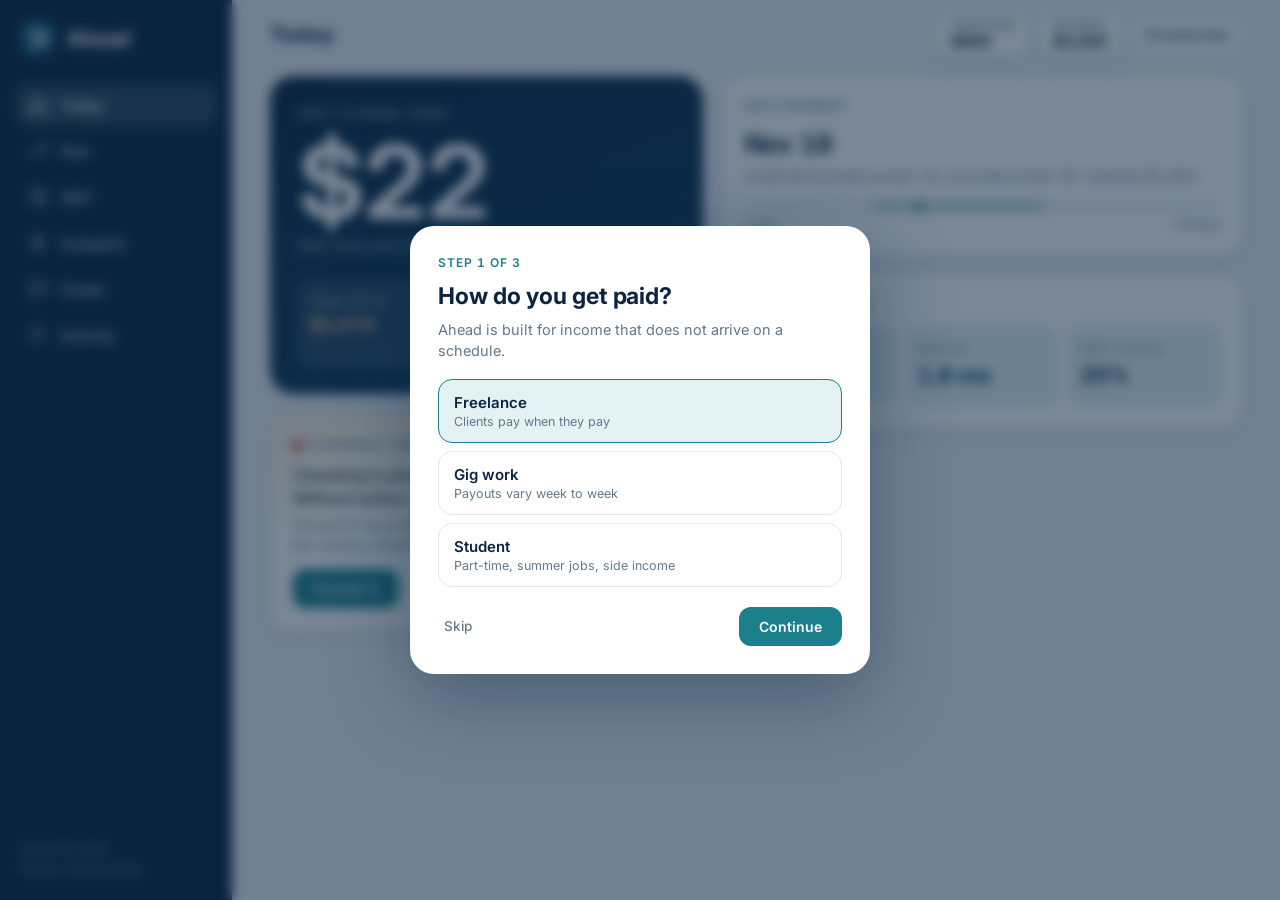
==== index.html @ fc98e18d "Whole picture: net worth, Nessie loans, linked CD/IRA, obligations schedule Co-Authored-By: Claude S" ====
<!doctype html>
<html lang="en">
<head>
<meta charset="utf-8"><meta name="viewport" content="width=device-width,initial-scale=1,viewport-fit=cover">
<title>Ahead — safe to spend</title>
<meta name="description" content="Ahead turns an irregular income into one number you can safely spend today, and acts days before an overdraft.">
<meta name="theme-color" content="#0b2540">
<link rel="preconnect" href="https://fonts.googleapis.com">
<link href="https://fonts.googleapis.com/css2?family=Inter:wght@400;500;600;700&display=swap" rel="stylesheet">
<link rel="stylesheet" href="style.css">
</head>
<body>
<div class="app">
  <aside class="rail">
    <div class="brand"><svg class="logo" viewBox="0 0 32 32" aria-hidden="true"><defs><linearGradient id="lg" x1="0" y1="0" x2="1" y2="1"><stop offset="0" stop-color="#1b7f8c"/><stop offset="1" stop-color="#123b5e"/></linearGradient></defs><rect width="32" height="32" rx="9" fill="url(#lg)"/><path d="M10 9l7 7-7 7M17 9l7 7-7 7" fill="none" stroke="#fff" stroke-width="2.6" stroke-linecap="round" stroke-linejoin="round"/></svg><h1>Ahead</h1></div>
    <nav class="nav" id="nav">
      <button data-view="today" class="on"><svg viewBox="0 0 24 24"><path d="M3 11l9-8 9 8v9a1 1 0 0 1-1 1h-5v-6H9v6H4a1 1 0 0 1-1-1z"/></svg><span>Today</span></button>
      <button data-view="plan"><svg viewBox="0 0 24 24"><path d="M3 17l6-6 4 4 8-9M15 6h6v6"/></svg><span>Plan</span></button>
      <button data-view="whole"><svg viewBox="0 0 24 24"><circle cx="12" cy="12" r="9"/><path d="M12 3v9l6 4"/></svg><span>360°</span></button>
      <button data-view="autopilot"><svg viewBox="0 0 24 24"><path d="M13 2L4 14h7l-1 8 9-12h-7z"/></svg><span>Autopilot</span></button>
      <button data-view="coach"><svg viewBox="0 0 24 24"><path d="M4 5h16v11H9l-5 4z"/></svg><span>Coach</span></button>
      <button data-view="activity"><svg viewBox="0 0 24 24"><path d="M4 6h16M4 12h16M4 18h10"/></svg><span>Activity</span></button>
    </nav>
    <p class="rail-foot">HackUTD 2026<br>Nessie · Claude Haiku</p>
  </aside>

  <div class="content">
    <header class="top">
      <h2 id="title">Today</h2>
      <div class="accounts">
        <div class="acct"><span>Checking</span><b id="acctCh">$0</b></div>
        <div class="acct"><span>Savings</span><b id="acctSv">$0</b></div>
        <span id="mode" class="pill"></span>
      </div>
    </header>

    <main>
      <!-- Today -->
      <section class="screen on" id="screen-today">
        <div class="grid2">
          <div class="stack">
            <div class="hero" aria-live="polite">
              <p class="label" id="greet">Safe to spend today</p>
              <p class="big" id="safe">$0</p>
              <p class="sub">after taxes and bills, until your next payment</p>
              <div class="buckets" id="buckets"></div>
            </div>
            <section class="card alert" id="alert" hidden>
              <div class="alert-head"><span class="dot" aria-hidden="true"></span><p class="label" id="alertLabel">Heads up</p></div>
              <p id="alertText" class="alert-text"></p>
              <p id="alertSub" class="alert-sub"></p>
              <button id="prevent">Prevent it</button>
              <p id="done" class="done" hidden></p>
            </section>
          </div>
          <div class="stack">
            <section class="card"><p class="label">Next payment</p><div id="nextPay" class="nextpay"></div></section>
            <section class="card"><p class="label">Financial health</p><div class="health" id="health"></div></section>
          </div>
        </div>
      </section>

      <!-- Plan -->
      <section class="screen" id="screen-plan">
        <section class="card chartcard">
          <div class="row"><p class="label">Balance forecast · 45 days</p>
            <p class="legend"><i class="l-line"></i>Expected <i class="l-band"></i>Range <i class="l-bill"></i>Bill <i class="l-in"></i>Payment</p></div>
          <canvas id="chart" aria-label="Forecast of your checking balance over 45 days"></canvas>
          <label class="sim">
            <span>What if your client pays <b id="lateVal">0</b> weeks late?</span>
            <input type="range" id="late" min="0" max="6" value="0">
          </label>
        </section>
      </section>

      <!-- Whole picture -->
      <section class="screen" id="screen-whole">
        <div class="grid2">
          <div class="stack">
            <div class="hero"><p class="label">Net worth</p><p class="big" id="net">$0</p><p class="sub" id="netSub"></p></div>
            <section class="card"><p class="label">Everything you own</p><ul class="activity" id="assets"></ul></section>
            <section class="card"><p class="label">Everything you owe</p><ul class="activity" id="debts"></ul></section>
          </div>
          <div class="stack">
            <section class="card"><p class="label">Next 45 days: every obligation</p><p class="muted" id="duesSub"></p><ul class="activity" id="dues"></ul></section>
          </div>
        </div>
      </section>

      <!-- Autopilot -->
      <section class="screen" id="screen-autopilot">
        <div class="grid2">
          <div class="stack">
            <section class="card">
              <p class="label">When a client pays</p>
              <p class="muted">Ahead splits every payment before you can spend it.</p>
              <div class="rules">
                <label class="rule"><span><b id="ruleTaxT">Tax jar</b><small>Protected: never used to cover an overdraft</small></span><input type="checkbox" id="ruleTax" checked><i class="sw"></i></label>
                <label class="rule"><span><b id="ruleBillsT">Bills envelope</b><small>Rent and bills covered before your next payment</small></span><input type="checkbox" id="ruleBills" checked><i class="sw"></i></label>
              </div>
              <div class="env" id="env"></div>
            </section>
            <section class="card">
              <p class="label">Try it: simulate a payment</p>
              <div class="amts" id="amts">
                <button type="button" data-a="800">$800</button><button type="button" data-a="1500" class="on">$1,500</button><button type="button" data-a="2400">$2,400</button>
              </div>
              <button class="pri wide" id="payBtn">My client just paid</button>
              <p class="muted small" id="payNote">Writes a real deposit to Capital One's Nessie API, then Ahead applies your rules.</p>
              <div class="links"><button type="button" class="link" id="undoBtn" hidden>Undo last payment</button><button type="button" class="link" id="resetBtn">Reset demo</button></div>
            </section>
          </div>
          <div class="stack">
            <section class="card"><p class="label">What Ahead did for you</p><ul class="log" id="log"></ul></section>
          </div>
        </div>
      </section>

      <!-- Coach -->
      <section class="screen" id="screen-coach">
        <section class="card chat">
          <div id="chatlog" class="chatlog"></div>
          <div class="chips" id="chips">
            <button type="button" data-q="Can I afford a $200 lens?">Can I afford a $200 lens?</button>
            <button type="button" data-q="Am I going to overdraft?">Am I going to overdraft?</button>
            <button type="button" data-q="How much should I set aside for taxes?">Taxes?</button>
          </div>
          <form id="askForm"><input id="q" placeholder="Ask about your money…" autocomplete="off"><button>Send</button></form>
        </section>
      </section>

      <!-- Activity -->
      <section class="screen" id="screen-activity">
        <section class="card"><p class="label">Activity</p><ul class="activity" id="activity"></ul></section>
      </section>
    </main>
  </div>
</div>

<nav class="tabbar" id="tabbar" aria-label="Main">
  <button data-view="today" class="on"><svg viewBox="0 0 24 24"><path d="M3 11l9-8 9 8v9a1 1 0 0 1-1 1h-5v-6H9v6H4a1 1 0 0 1-1-1z"/></svg><span>Today</span></button>
  <button data-view="plan"><svg viewBox="0 0 24 24"><path d="M3 17l6-6 4 4 8-9M15 6h6v6"/></svg><span>Plan</span></button>
  <button data-view="whole"><svg viewBox="0 0 24 24"><circle cx="12" cy="12" r="9"/><path d="M12 3v9l6 4"/></svg><span>360°</span></button>
      <button data-view="autopilot"><svg viewBox="0 0 24 24"><path d="M13 2L4 14h7l-1 8 9-12h-7z"/></svg><span>Autopilot</span></button>
  <button data-view="coach"><svg viewBox="0 0 24 24"><path d="M4 5h16v11H9l-5 4z"/></svg><span>Coach</span></button>
  <button data-view="activity"><svg viewBox="0 0 24 24"><path d="M4 6h16M4 12h16M4 18h10"/></svg><span>Activity</span></button>
</nav>

<div id="push" class="push" hidden role="alert"></div>
<div id="onboard" class="onboard" hidden></div>

<script src="engine.js"></script>
<script src="app.js"></script>
</body>
</html>
---- style.css ----
:root{
  --navy:#0b2540;--navy-2:#123b5e;--teal:#1b7f8c;--teal-soft:#e4f2f4;
  --green:#1f9d6b;--green-soft:#e3f5ec;--amber:#d98a1a;--amber-soft:#fdf1dc;--red:#c8372d;
  --bg:#eef2f6;--card:#fff;--ink:#14212d;--mute:#64788a;--line:#e1e8ee;
  --shadow:0 1px 2px rgba(11,37,64,.06),0 8px 24px rgba(11,37,64,.06);
  --rail:232px;
}
*{box-sizing:border-box}
html{-webkit-text-size-adjust:100%}
body{margin:0;min-height:100vh;background:var(--bg);color:var(--ink);font-family:Inter,system-ui,sans-serif;font-variant-numeric:tabular-nums;line-height:1.45}
button{font-family:inherit}
svg{display:block}

/* Coque d'app : rail à gauche (bureau), barre d'onglets en bas (mobile) */
.app{display:grid;grid-template-columns:var(--rail) 1fr;min-height:100vh}
.rail{position:sticky;top:0;height:100vh;display:flex;flex-direction:column;gap:28px;padding:22px 16px;background:var(--navy);color:#fff}
.brand{display:flex;align-items:center;gap:11px;padding:0 6px}
.logo{width:34px;height:34px}
.brand h1{margin:0;font-size:21px;font-weight:700;letter-spacing:-.02em}
.nav{display:grid;gap:4px}
.nav button,.tabbar button{display:flex;align-items:center;gap:12px;border:0;background:none;color:rgba(255,255,255,.7);padding:11px 12px;border-radius:12px;font:600 14.5px Inter,system-ui;cursor:pointer;text-align:left;transition:background .15s,color .15s}
.nav button:hover{background:rgba(255,255,255,.08);color:#fff}
.nav button.on{background:rgba(255,255,255,.14);color:#fff}
.nav svg,.tabbar svg{width:20px;height:20px;fill:none;stroke:currentColor;stroke-width:2;stroke-linecap:round;stroke-linejoin:round;flex:none}
.rail-foot{margin:auto 6px 0;font-size:11.5px;line-height:1.6;color:rgba(255,255,255,.45)}
.content{min-width:0}
.top{position:sticky;top:0;z-index:5;display:flex;justify-content:space-between;align-items:center;gap:16px;padding:14px clamp(16px,3vw,40px);background:rgba(238,242,246,.88);backdrop-filter:blur(10px)}
.top h2{margin:0;font-size:22px;font-weight:700;color:var(--navy);letter-spacing:-.01em}
.accounts{display:flex;align-items:center;gap:10px;flex-wrap:wrap;justify-content:flex-end}
.acct{display:flex;flex-direction:column;padding:5px 14px;border-radius:12px;background:#fff;line-height:1.2;box-shadow:var(--shadow)}
.acct span{font-size:11px;font-weight:600;letter-spacing:.06em;text-transform:uppercase;color:var(--mute)}
.acct b{font-size:16px;color:var(--navy)}
.pill{font-size:12px;font-weight:500;padding:6px 12px;border-radius:99px;background:#fff;color:var(--navy);border:1px solid var(--line)}
main{padding:6px clamp(16px,3vw,40px) 40px;max-width:1500px}
.screen{display:none}.screen.on{display:block;animation:rise .22s ease-out}
.grid2{display:grid;grid-template-columns:minmax(340px,5fr) 6fr;gap:20px;align-items:start}
.stack{display:grid;gap:20px;align-content:start;min-width:0}

.hero{background:linear-gradient(160deg,var(--navy) 0%,var(--navy-2) 100%);color:#fff;border-radius:24px;padding:30px 28px 26px;box-shadow:var(--shadow)}
.label{margin:0;font-size:11.5px;font-weight:600;letter-spacing:.08em;text-transform:uppercase;color:var(--mute)}
.hero .label{color:rgba(255,255,255,.65)}
.big{margin:8px 0 2px;font-size:clamp(60px,8vw,104px);font-weight:700;letter-spacing:-.03em;line-height:1}
.sub{margin:0;font-size:14px;color:rgba(255,255,255,.7)}
.buckets{display:grid;grid-template-columns:repeat(3,1fr);gap:10px;margin-top:24px}
.bucket{padding:12px;border-radius:14px;background:rgba(255,255,255,.1);font-size:12.5px;color:rgba(255,255,255,.75)}
.bucket b{display:block;margin-top:2px;font-size:18px;font-weight:600;color:#fff}
.bucket:nth-child(1) b{color:#ffd48a}.bucket:nth-child(3) b{color:#8be3bd}

.card{background:var(--card);border-radius:20px;padding:22px;box-shadow:var(--shadow)}
.row{display:flex;justify-content:space-between;align-items:center;gap:12px;flex-wrap:wrap}
.legend{margin:0;font-size:12px;color:var(--mute);display:flex;align-items:center;gap:6px;flex-wrap:wrap}
.legend i{display:inline-block;width:9px;height:9px;border-radius:50%;margin-left:8px}
.l-line{background:var(--teal)}.l-bill{background:var(--amber)}.l-in{background:var(--green)}.l-band{background:rgba(27,127,140,.3)}

button.pri,#prevent,#askForm button,.ob-next{background:var(--teal);color:#fff;border:0;border-radius:12px;padding:11px 20px;font:600 14px Inter,system-ui;cursor:pointer;transition:background .15s,transform .15s}
button.pri:hover,#prevent:hover,#askForm button:hover,.ob-next:hover{background:var(--navy)}
#prevent:active,#askForm button:active,.ob-next:active{transform:scale(.97)}
#prevent:disabled{opacity:.6;cursor:default}
button:focus-visible,input:focus-visible{outline:3px solid rgba(27,127,140,.35);outline-offset:2px}

.alert{border:1px solid #f1d9a8;background:linear-gradient(180deg,var(--amber-soft),#fff 70%);animation:rise .25s ease-out}
.alert-head{display:flex;align-items:center;gap:8px}
.dot{width:9px;height:9px;border-radius:50%;background:var(--red);box-shadow:0 0 0 4px rgba(200,55,45,.18)}
.alert.is-risk .dot{background:var(--amber);box-shadow:0 0 0 4px rgba(217,138,26,.2)}
.alert-text{margin:10px 0 6px;font-size:16px;font-weight:500}
.alert-sub{margin:0 0 14px;font-size:13.5px;color:var(--mute)}
.alert.is-done{border-color:#b9e4cf;background:linear-gradient(180deg,var(--green-soft),#fff 70%)}
.alert.is-done .dot{background:var(--green);box-shadow:0 0 0 4px rgba(31,157,107,.2)}
.done{margin:0;display:flex;align-items:center;gap:10px;color:var(--green);font-weight:600;font-size:16px;animation:pop .35s cubic-bezier(.2,1.4,.4,1)}
.done[hidden],.alert[hidden],#prevent[hidden],.alert-sub[hidden],[hidden]{display:none!important}
.done::before{content:"✓";display:inline-grid;place-items:center;flex:none;width:26px;height:26px;border-radius:50%;background:var(--green);color:#fff;font-size:15px}

.nextpay{margin-top:10px}
.nextpay .when{font-size:26px;font-weight:700;color:var(--navy);letter-spacing:-.01em}
.nextpay .rng{margin-top:4px;font-size:13.5px;color:var(--mute)}
.nextpay .bar{position:relative;height:8px;border-radius:99px;background:var(--bg);margin:16px 0 6px}
.nextpay .bar i{position:absolute;top:0;bottom:0;border-radius:99px;background:rgba(27,127,140,.35)}
.nextpay .bar b{position:absolute;top:-4px;width:16px;height:16px;border-radius:50%;background:var(--teal);border:3px solid #fff;box-shadow:0 1px 4px rgba(11,37,64,.3);transform:translateX(-50%)}
.nextpay .ends{display:flex;justify-content:space-between;font-size:11.5px;color:var(--mute)}

canvas{display:block;width:100%;height:clamp(300px,52vh,520px);margin-top:14px;cursor:crosshair}
.sim{display:grid;gap:10px;margin-top:14px;padding-top:14px;border-top:1px solid var(--line);font-size:14px}
.sim input{width:100%;accent-color:var(--teal)}

.health{display:grid;grid-template-columns:repeat(3,1fr);gap:10px;margin-top:12px}
.health div{padding:14px 12px;border-radius:14px;background:var(--teal-soft);font-size:12.5px;color:var(--mute)}
.health b{display:block;margin-top:2px;font-size:22px;font-weight:700;color:var(--navy)}

.activity{list-style:none;margin:10px 0 0;padding:0}
.activity li{display:flex;align-items:center;gap:12px;padding:11px 0;border-top:1px solid var(--line);font-size:14px}
.activity li:first-child{border-top:0}
.tag{flex:none;width:30px;height:30px;border-radius:9px;display:grid;place-items:center;font-size:11px;font-weight:700;background:var(--bg);color:var(--navy)}
.activity .t{flex:1;min-width:0}.activity .t small{display:block;color:var(--mute);font-size:12px}
.activity .a{font-weight:600}.in{color:var(--green)}

/* Coach : conversation */
.chat{display:flex;flex-direction:column;min-height:min(70vh,640px);max-width:860px}
.chatlog{flex:1;display:flex;flex-direction:column;gap:12px;padding:4px 0 14px}
.msg{max-width:88%;padding:12px 15px;border-radius:16px;font-size:15px;line-height:1.55;animation:rise .2s ease-out}
.msg.me{align-self:flex-end;background:var(--teal);color:#fff;border-bottom-right-radius:5px}
.msg.bot{align-self:flex-start;background:var(--bg);border-bottom-left-radius:5px}
.msg p{margin:0}
.cites{margin:10px 0 0;padding:9px 12px 9px 26px;background:#fff;border-radius:10px;color:var(--mute);font-size:12.5px}
.cites b{color:var(--navy)}
.typing{display:inline-flex;gap:4px}.typing i{width:7px;height:7px;border-radius:50%;background:var(--mute);animation:blink 1s infinite}.typing i:nth-child(2){animation-delay:.15s}.typing i:nth-child(3){animation-delay:.3s}
.chips{display:flex;gap:8px;flex-wrap:wrap;margin-bottom:12px}
.chips button{border:1px solid var(--line);background:#fff;color:var(--navy);border-radius:99px;padding:8px 14px;font:500 13px Inter,system-ui;cursor:pointer;transition:background .15s}
.chips button:hover{background:var(--teal-soft)}
#askForm{display:flex;gap:8px}
#q{flex:1;min-width:0;padding:13px 15px;border:1px solid var(--line);border-radius:12px;font:15px Inter,system-ui;background:#fff}

/* Notification type « push » */
.push{position:fixed;top:14px;left:50%;z-index:30;width:min(440px,calc(100vw - 24px));transform:translate(-50%,-140%);background:rgba(11,37,64,.96);color:#fff;border-radius:18px;padding:14px 16px;box-shadow:0 12px 40px rgba(11,37,64,.35);display:flex;gap:12px;align-items:flex-start;cursor:pointer;transition:transform .45s cubic-bezier(.2,1.1,.3,1)}
.push.show{transform:translate(-50%,0)}
.push svg{width:34px;height:34px;flex:none}
.push b{display:block;font-size:13.5px}.push span{display:block;font-size:13px;color:rgba(255,255,255,.78);margin-top:2px}
.push small{margin-left:auto;font-size:11px;color:rgba(255,255,255,.5);flex:none}

/* Onboarding */
.onboard{position:fixed;inset:0;z-index:40;background:rgba(11,37,64,.55);backdrop-filter:blur(6px);display:grid;place-items:center;padding:16px}
.ob{background:#fff;border-radius:24px;padding:28px;width:min(460px,100%);box-shadow:0 24px 80px rgba(11,37,64,.4);animation:pop .3s cubic-bezier(.2,1.2,.4,1)}
.ob .step{font-size:12px;font-weight:600;letter-spacing:.08em;text-transform:uppercase;color:var(--teal)}
.ob h3{margin:8px 0 6px;font-size:23px;letter-spacing:-.01em;color:var(--navy)}
.ob p{margin:0 0 18px;color:var(--mute);font-size:14.5px}
.opts{display:grid;gap:8px;margin-bottom:20px}
.opts button{border:1.5px solid var(--line);background:#fff;border-radius:14px;padding:13px 15px;text-align:left;font:600 15px Inter,system-ui;color:var(--navy);cursor:pointer;transition:border-color .15s,background .15s}
.opts button small{display:block;font-weight:400;font-size:12.5px;color:var(--mute);margin-top:2px}
.opts button.on{border-color:var(--teal);background:var(--teal-soft)}
.ob-foot{display:flex;justify-content:space-between;align-items:center}
.ob-skip{border:0;background:none;color:var(--mute);font:500 13.5px Inter,system-ui;cursor:pointer}

/* Autopilot */
.muted{margin:8px 0 0;color:var(--mute);font-size:14px}.muted.small{font-size:12.5px}
.rules{display:grid;gap:10px;margin-top:16px}
.rule{display:flex;align-items:center;justify-content:space-between;gap:14px;padding:14px;border:1px solid var(--line);border-radius:14px;cursor:pointer}
.rule b{display:block;font-size:15px;color:var(--navy)}.rule small{display:block;margin-top:2px;font-size:12.5px;color:var(--mute)}
.rule input{position:absolute;opacity:0;pointer-events:none}
.sw{flex:none;position:relative;width:46px;height:28px;border-radius:99px;background:#cbd5de;transition:background .2s}
.sw::after{content:"";position:absolute;top:3px;left:3px;width:22px;height:22px;border-radius:50%;background:#fff;box-shadow:0 1px 3px rgba(11,37,64,.3);transition:transform .2s}
.rule input:checked + .sw{background:var(--teal)}.rule input:checked + .sw::after{transform:translateX(18px)}
.rule input:focus-visible + .sw{outline:3px solid rgba(27,127,140,.35);outline-offset:2px}
.env{display:grid;gap:12px;margin-top:18px}
.env .e{font-size:13px;color:var(--mute)}.env .e div{display:flex;justify-content:space-between;margin-bottom:6px}.env .e b{color:var(--navy)}
.env .track{height:8px;border-radius:99px;background:var(--bg);overflow:hidden}.env .track i{display:block;height:100%;border-radius:99px;background:var(--teal);transition:width .5s cubic-bezier(.2,.9,.3,1)}
.env .e.b .track i{background:var(--amber)}
.amts{display:flex;gap:8px;margin:14px 0}
.amts button{flex:1;border:1.5px solid var(--line);background:#fff;border-radius:12px;padding:11px;font:600 15px Inter,system-ui;color:var(--navy);cursor:pointer;transition:border-color .15s,background .15s}
.amts button.on{border-color:var(--teal);background:var(--teal-soft)}
.wide{width:100%;padding:14px 20px!important;font-size:15px!important}
.links{display:flex;gap:16px;margin-top:12px}
.link{border:0;background:none;color:var(--mute);font:500 13px Inter,system-ui;cursor:pointer;text-decoration:underline;padding:0}
.log{list-style:none;margin:10px 0 0;padding:0}
.log li{display:flex;gap:12px;padding:13px 0;border-top:1px solid var(--line);animation:rise .25s ease-out}
.log li:first-child{border-top:0}
.log .ic{flex:none;width:34px;height:34px;border-radius:50%;display:grid;place-items:center;font-size:15px;background:var(--bg)}
.log .ic.in{background:var(--green-soft);color:var(--green)}.log .ic.move{background:var(--teal-soft);color:var(--teal)}.log .ic.safe{background:var(--amber-soft);color:var(--amber)}.log .ic.undo{background:#f1f3f5;color:var(--mute)}
.log .tx{flex:1;min-width:0;font-size:14.5px;font-weight:600;color:var(--navy)}.log .tx small{display:block;font-weight:400;font-size:12.5px;color:var(--mute);margin-top:2px}
.log .tm{flex:none;font-size:11.5px;color:var(--mute)}
.log .empty{display:block;border:0;color:var(--mute);font-size:14px;padding:18px 0}

.tabbar{display:none}

@keyframes rise{from{opacity:0;transform:translateY(8px)}to{opacity:1;transform:none}}
@keyframes pop{from{opacity:0;transform:scale(.9)}to{opacity:1;transform:none}}
@keyframes blink{0%,80%,100%{opacity:.3}40%{opacity:1}}

@media (max-width:980px){
  .app{grid-template-columns:1fr}
  .rail{display:none}
  .grid2{grid-template-columns:1fr}
  .acct:first-child{display:flex}.acct:nth-child(2){display:none}
  main{padding-bottom:96px}
  .tabbar{display:grid;grid-template-columns:repeat(6,1fr);position:fixed;left:0;right:0;bottom:0;z-index:20;background:rgba(255,255,255,.94);backdrop-filter:blur(12px);border-top:1px solid var(--line);padding:6px 8px calc(6px + env(safe-area-inset-bottom))}
  .tabbar button{flex-direction:column;gap:3px;padding:7px 4px;color:var(--mute);font-size:11px;text-align:center;align-items:center}
  .tabbar button.on{color:var(--teal)}
  canvas{height:clamp(260px,42vh,420px)}
}
@media (max-width:480px){.hero{padding:22px 18px}.buckets,.health{gap:8px}.bucket b{font-size:16px}.health b{font-size:18px}.acct:first-child{display:none}.top h2{font-size:19px}}
@media (prefers-reduced-motion:reduce){*{animation:none!important;transition:none!important}}
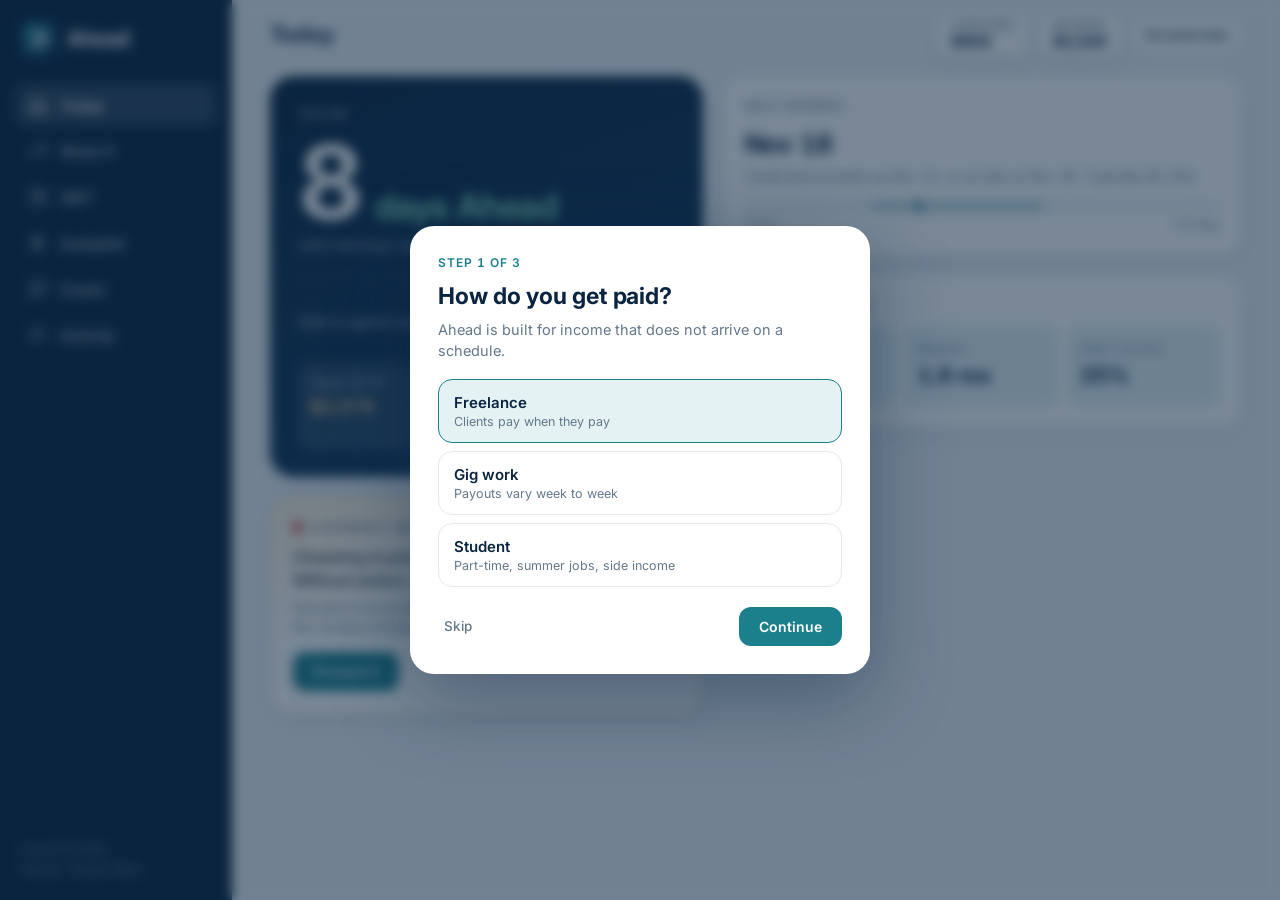
==== commit d3ff47dd: "Days Ahead as headline metric, dedicated What-if screen, fix 6-week-late crash Co-Authored-By: Claud" ====
--- a/index.html
+++ b/index.html
@@ -15,7 +15,7 @@
     <div class="brand"><svg class="logo" viewBox="0 0 32 32" aria-hidden="true"><defs><linearGradient id="lg" x1="0" y1="0" x2="1" y2="1"><stop offset="0" stop-color="#1b7f8c"/><stop offset="1" stop-color="#123b5e"/></linearGradient></defs><rect width="32" height="32" rx="9" fill="url(#lg)"/><path d="M10 9l7 7-7 7M17 9l7 7-7 7" fill="none" stroke="#fff" stroke-width="2.6" stroke-linecap="round" stroke-linejoin="round"/></svg><h1>Ahead</h1></div>
     <nav class="nav" id="nav">
       <button data-view="today" class="on"><svg viewBox="0 0 24 24"><path d="M3 11l9-8 9 8v9a1 1 0 0 1-1 1h-5v-6H9v6H4a1 1 0 0 1-1-1z"/></svg><span>Today</span></button>
-      <button data-view="plan"><svg viewBox="0 0 24 24"><path d="M3 17l6-6 4 4 8-9M15 6h6v6"/></svg><span>Plan</span></button>
+      <button data-view="plan"><svg viewBox="0 0 24 24"><path d="M3 17l6-6 4 4 8-9M15 6h6v6"/></svg><span>What-if</span></button>
       <button data-view="whole"><svg viewBox="0 0 24 24"><circle cx="12" cy="12" r="9"/><path d="M12 3v9l6 4"/></svg><span>360°</span></button>
       <button data-view="autopilot"><svg viewBox="0 0 24 24"><path d="M13 2L4 14h7l-1 8 9-12h-7z"/></svg><span>Autopilot</span></button>
       <button data-view="coach"><svg viewBox="0 0 24 24"><path d="M4 5h16v11H9l-5 4z"/></svg><span>Coach</span></button>
@@ -40,9 +40,10 @@
         <div class="grid2">
           <div class="stack">
             <div class="hero" aria-live="polite">
-              <p class="label" id="greet">Safe to spend today</p>
-              <p class="big" id="safe">$0</p>
-              <p class="sub">after taxes and bills, until your next payment</p>
+              <p class="label">You're</p>
+              <p class="big"><span id="days">0</span><small> days Ahead</small></p>
+              <p class="sub" id="daysSub">of your money, even if a client pays late</p>
+              <div class="safe"><span>Safe to spend today</span><b id="safe">$0</b></div>
               <div class="buckets" id="buckets"></div>
             </div>
             <section class="card alert" id="alert" hidden>
@@ -62,14 +63,20 @@
 
       <!-- Plan -->
       <section class="screen" id="screen-plan">
+        <section class="card whatif">
+          <p class="label">What if your client pays late?</p>
+          <label class="sim first">
+            <span><b id="lateVal">0</b> weeks late</span>
+            <input type="range" id="late" min="0" max="6" value="0">
+          </label>
+          <div class="chips" id="lateChips"><button type="button" data-w="0">On time</button><button type="button" data-w="1">1 week</button><button type="button" data-w="3">3 weeks</button><button type="button" data-w="6">6 weeks</button></div>
+          <div class="health" id="whatifOut"></div>
+          <p class="muted" id="whatifText"></p>
+        </section>
         <section class="card chartcard">
           <div class="row"><p class="label">Balance forecast · 45 days</p>
             <p class="legend"><i class="l-line"></i>Expected <i class="l-band"></i>Range <i class="l-bill"></i>Bill <i class="l-in"></i>Payment</p></div>
           <canvas id="chart" aria-label="Forecast of your checking balance over 45 days"></canvas>
-          <label class="sim">
-            <span>What if your client pays <b id="lateVal">0</b> weeks late?</span>
-            <input type="range" id="late" min="0" max="6" value="0">
-          </label>
         </section>
       </section>
 
@@ -139,7 +146,7 @@
 
 <nav class="tabbar" id="tabbar" aria-label="Main">
   <button data-view="today" class="on"><svg viewBox="0 0 24 24"><path d="M3 11l9-8 9 8v9a1 1 0 0 1-1 1h-5v-6H9v6H4a1 1 0 0 1-1-1z"/></svg><span>Today</span></button>
-  <button data-view="plan"><svg viewBox="0 0 24 24"><path d="M3 17l6-6 4 4 8-9M15 6h6v6"/></svg><span>Plan</span></button>
+  <button data-view="plan"><svg viewBox="0 0 24 24"><path d="M3 17l6-6 4 4 8-9M15 6h6v6"/></svg><span>What-if</span></button>
   <button data-view="whole"><svg viewBox="0 0 24 24"><circle cx="12" cy="12" r="9"/><path d="M12 3v9l6 4"/></svg><span>360°</span></button>
       <button data-view="autopilot"><svg viewBox="0 0 24 24"><path d="M13 2L4 14h7l-1 8 9-12h-7z"/></svg><span>Autopilot</span></button>
   <button data-view="coach"><svg viewBox="0 0 24 24"><path d="M4 5h16v11H9l-5 4z"/></svg><span>Coach</span></button>
--- a/style.css
+++ b/style.css
@@ -177,3 +177,10 @@
 }
 @media (max-width:480px){.hero{padding:22px 18px}.buckets,.health{gap:8px}.bucket b{font-size:16px}.health b{font-size:18px}.acct:first-child{display:none}.top h2{font-size:19px}}
 @media (prefers-reduced-motion:reduce){*{animation:none!important;transition:none!important}}
+
+.big small{font-size:.34em;font-weight:600;letter-spacing:-.01em;color:#8be3bd;margin-left:.15em}
+.safe{display:flex;justify-content:space-between;align-items:baseline;margin-top:22px;padding-top:16px;border-top:1px solid rgba(255,255,255,.18);font-size:14px;color:rgba(255,255,255,.75)}
+.safe b{font-size:30px;font-weight:700;color:#fff;font-variant-numeric:tabular-nums}
+.sim.first{margin-top:6px;padding-top:0;border-top:0}
+.whatif .chips{margin:10px 0 14px}.whatif .chips button.on{background:var(--teal);border-color:var(--teal);color:#fff}
+.health .bad{color:var(--red)}
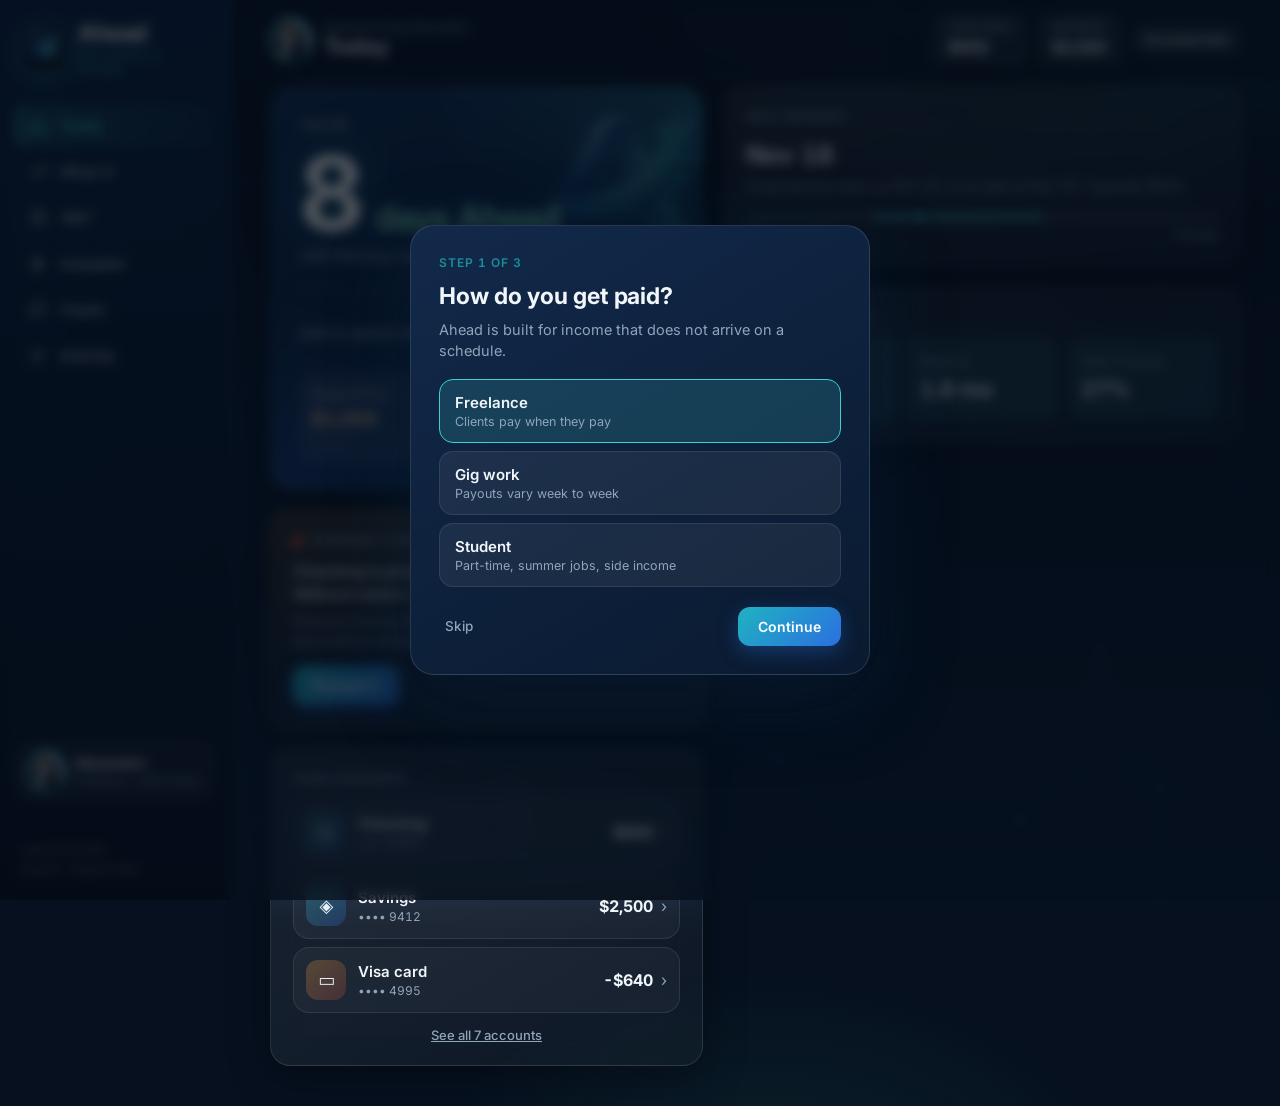
==== commit 375ad486: "Design pass: dark glass theme, real logo, animated splash, profile, clickable accounts Co-Authored-B" ====
--- a/index.html
+++ b/index.html
@@ -4,15 +4,17 @@
 <meta charset="utf-8"><meta name="viewport" content="width=device-width,initial-scale=1,viewport-fit=cover">
 <title>Ahead — safe to spend</title>
 <meta name="description" content="Ahead turns an irregular income into one number you can safely spend today, and acts days before an overdraft.">
-<meta name="theme-color" content="#0b2540">
+<meta name="theme-color" content="#06101f">
 <link rel="preconnect" href="https://fonts.googleapis.com">
 <link href="https://fonts.googleapis.com/css2?family=Inter:wght@400;500;600;700&display=swap" rel="stylesheet">
+<link rel="icon" href="assets/logo-192.jpg">
+<link rel="apple-touch-icon" href="assets/apple-touch-icon.jpg">
 <link rel="stylesheet" href="style.css">
 </head>
 <body>
 <div class="app">
   <aside class="rail">
-    <div class="brand"><svg class="logo" viewBox="0 0 32 32" aria-hidden="true"><defs><linearGradient id="lg" x1="0" y1="0" x2="1" y2="1"><stop offset="0" stop-color="#1b7f8c"/><stop offset="1" stop-color="#123b5e"/></linearGradient></defs><rect width="32" height="32" rx="9" fill="url(#lg)"/><path d="M10 9l7 7-7 7M17 9l7 7-7 7" fill="none" stroke="#fff" stroke-width="2.6" stroke-linecap="round" stroke-linejoin="round"/></svg><h1>Ahead</h1></div>
+    <div class="brand"><img class="logo" src="assets/logo-192.jpg" alt="Ahead"><div><h1>Ahead</h1><small>Anticipate &amp; Secure</small></div></div>
     <nav class="nav" id="nav">
       <button data-view="today" class="on"><svg viewBox="0 0 24 24"><path d="M3 11l9-8 9 8v9a1 1 0 0 1-1 1h-5v-6H9v6H4a1 1 0 0 1-1-1z"/></svg><span>Today</span></button>
       <button data-view="plan"><svg viewBox="0 0 24 24"><path d="M3 17l6-6 4 4 8-9M15 6h6v6"/></svg><span>What-if</span></button>
@@ -21,15 +23,16 @@
       <button data-view="coach"><svg viewBox="0 0 24 24"><path d="M4 5h16v11H9l-5 4z"/></svg><span>Coach</span></button>
       <button data-view="activity"><svg viewBox="0 0 24 24"><path d="M4 6h16M4 12h16M4 18h10"/></svg><span>Activity</span></button>
     </nav>
+    <div class="me"><img src="assets/alexandre.jpg" alt=""><div><b>Alexandre</b><small>Freelance · Elite Frame</small></div></div>
     <p class="rail-foot">HackUTD 2026<br>Nessie · Claude Haiku</p>
   </aside>
 
   <div class="content">
     <header class="top">
-      <h2 id="title">Today</h2>
+      <div class="who"><img class="av" src="assets/alexandre.jpg" alt="Alexandre"><div><small id="hello">Welcome back, Alexandre</small><h2 id="title">Today</h2></div></div>
       <div class="accounts">
-        <div class="acct"><span>Checking</span><b id="acctCh">$0</b></div>
-        <div class="acct"><span>Savings</span><b id="acctSv">$0</b></div>
+        <button class="acct" data-acct="checking"><span>Checking</span><b id="acctCh">$0</b></button>
+        <button class="acct" data-acct="savings"><span>Savings</span><b id="acctSv">$0</b></button>
         <span id="mode" class="pill"></span>
       </div>
     </header>
@@ -53,6 +56,7 @@
               <button id="prevent">Prevent it</button>
               <p id="done" class="done" hidden></p>
             </section>
+            <section class="card"><p class="label">Your accounts</p><div class="accts" id="acctStrip"></div></section>
           </div>
           <div class="stack">
             <section class="card"><p class="label">Next payment</p><div id="nextPay" class="nextpay"></div></section>
@@ -156,6 +160,13 @@
 <div id="push" class="push" hidden role="alert"></div>
 <div id="onboard" class="onboard" hidden></div>
 
+<div id="sheet" class="sheet" hidden><div class="sheet-bg" data-close></div><div class="sheet-card" role="dialog" aria-modal="true" id="sheetCard"></div></div>
+
+<div id="splash" class="splash" aria-hidden="true">
+  <div class="sp-logo"><img src="assets/splash.jpg" alt=""></div>
+  <div class="sp-welcome"><img class="sp-av" src="assets/alexandre.jpg" alt=""><p>Welcome back</p><h2>Alexandre</h2></div>
+</div>
+
 <script src="engine.js"></script>
 <script src="app.js"></script>
 </body>
--- a/style.css
+++ b/style.css
@@ -1,13 +1,13 @@
 :root{
-  --navy:#0b2540;--navy-2:#123b5e;--teal:#1b7f8c;--teal-soft:#e4f2f4;
-  --green:#1f9d6b;--green-soft:#e3f5ec;--amber:#d98a1a;--amber-soft:#fdf1dc;--red:#c8372d;
-  --bg:#eef2f6;--card:#fff;--ink:#14212d;--mute:#64788a;--line:#e1e8ee;
-  --shadow:0 1px 2px rgba(11,37,64,.06),0 8px 24px rgba(11,37,64,.06);
+  --navy:#0b2540;--navy-2:#123b5e;--teal:#1b8d9c;--teal-soft:rgba(63,208,208,.13);
+  --green:#2fcf94;--green-soft:rgba(47,207,148,.14);--amber:#f2a93b;--amber-soft:rgba(242,169,59,.14);--red:#ff5c4d;
+  --bg:#071426;--card:rgba(255,255,255,.06);--ink:#e6eef6;--mute:#8fa5ba;--line:rgba(255,255,255,.09);--head:#f1f6fb;--acc:#3fd0d0;
+  --shadow:0 10px 40px rgba(0,0,0,.35),inset 0 1px 0 rgba(255,255,255,.08);
   --rail:232px;
 }
 *{box-sizing:border-box}
 html{-webkit-text-size-adjust:100%}
-body{margin:0;min-height:100vh;background:var(--bg);color:var(--ink);font-family:Inter,system-ui,sans-serif;font-variant-numeric:tabular-nums;line-height:1.45}
+body{margin:0;min-height:100vh;background:var(--bg);color:var(--ink);color-scheme:dark;font-family:Inter,system-ui,sans-serif;font-variant-numeric:tabular-nums;line-height:1.45}
 button{font-family:inherit}
 svg{display:block}
 
@@ -25,12 +25,12 @@
 .rail-foot{margin:auto 6px 0;font-size:11.5px;line-height:1.6;color:rgba(255,255,255,.45)}
 .content{min-width:0}
 .top{position:sticky;top:0;z-index:5;display:flex;justify-content:space-between;align-items:center;gap:16px;padding:14px clamp(16px,3vw,40px);background:rgba(238,242,246,.88);backdrop-filter:blur(10px)}
-.top h2{margin:0;font-size:22px;font-weight:700;color:var(--navy);letter-spacing:-.01em}
+.top h2{margin:0;font-size:22px;font-weight:700;color:var(--head);letter-spacing:-.01em}
 .accounts{display:flex;align-items:center;gap:10px;flex-wrap:wrap;justify-content:flex-end}
 .acct{display:flex;flex-direction:column;padding:5px 14px;border-radius:12px;background:#fff;line-height:1.2;box-shadow:var(--shadow)}
 .acct span{font-size:11px;font-weight:600;letter-spacing:.06em;text-transform:uppercase;color:var(--mute)}
-.acct b{font-size:16px;color:var(--navy)}
-.pill{font-size:12px;font-weight:500;padding:6px 12px;border-radius:99px;background:#fff;color:var(--navy);border:1px solid var(--line)}
+.acct b{font-size:16px;color:var(--head)}
+.pill{font-size:12px;font-weight:500;padding:6px 12px;border-radius:99px;background:#fff;color:var(--head);border:1px solid var(--line)}
 main{padding:6px clamp(16px,3vw,40px) 40px;max-width:1500px}
 .screen{display:none}.screen.on{display:block;animation:rise .22s ease-out}
 .grid2{display:grid;grid-template-columns:minmax(340px,5fr) 6fr;gap:20px;align-items:start}
@@ -71,7 +71,7 @@
 .done::before{content:"✓";display:inline-grid;place-items:center;flex:none;width:26px;height:26px;border-radius:50%;background:var(--green);color:#fff;font-size:15px}
 
 .nextpay{margin-top:10px}
-.nextpay .when{font-size:26px;font-weight:700;color:var(--navy);letter-spacing:-.01em}
+.nextpay .when{font-size:26px;font-weight:700;color:var(--head);letter-spacing:-.01em}
 .nextpay .rng{margin-top:4px;font-size:13.5px;color:var(--mute)}
 .nextpay .bar{position:relative;height:8px;border-radius:99px;background:var(--bg);margin:16px 0 6px}
 .nextpay .bar i{position:absolute;top:0;bottom:0;border-radius:99px;background:rgba(27,127,140,.35)}
@@ -84,12 +84,12 @@
 
 .health{display:grid;grid-template-columns:repeat(3,1fr);gap:10px;margin-top:12px}
 .health div{padding:14px 12px;border-radius:14px;background:var(--teal-soft);font-size:12.5px;color:var(--mute)}
-.health b{display:block;margin-top:2px;font-size:22px;font-weight:700;color:var(--navy)}
+.health b{display:block;margin-top:2px;font-size:22px;font-weight:700;color:var(--head)}
 
 .activity{list-style:none;margin:10px 0 0;padding:0}
 .activity li{display:flex;align-items:center;gap:12px;padding:11px 0;border-top:1px solid var(--line);font-size:14px}
 .activity li:first-child{border-top:0}
-.tag{flex:none;width:30px;height:30px;border-radius:9px;display:grid;place-items:center;font-size:11px;font-weight:700;background:var(--bg);color:var(--navy)}
+.tag{flex:none;width:30px;height:30px;border-radius:9px;display:grid;place-items:center;font-size:11px;font-weight:700;background:var(--bg);color:var(--head)}
 .activity .t{flex:1;min-width:0}.activity .t small{display:block;color:var(--mute);font-size:12px}
 .activity .a{font-weight:600}.in{color:var(--green)}
 
@@ -101,10 +101,10 @@
 .msg.bot{align-self:flex-start;background:var(--bg);border-bottom-left-radius:5px}
 .msg p{margin:0}
 .cites{margin:10px 0 0;padding:9px 12px 9px 26px;background:#fff;border-radius:10px;color:var(--mute);font-size:12.5px}
-.cites b{color:var(--navy)}
+.cites b{color:var(--head)}
 .typing{display:inline-flex;gap:4px}.typing i{width:7px;height:7px;border-radius:50%;background:var(--mute);animation:blink 1s infinite}.typing i:nth-child(2){animation-delay:.15s}.typing i:nth-child(3){animation-delay:.3s}
 .chips{display:flex;gap:8px;flex-wrap:wrap;margin-bottom:12px}
-.chips button{border:1px solid var(--line);background:#fff;color:var(--navy);border-radius:99px;padding:8px 14px;font:500 13px Inter,system-ui;cursor:pointer;transition:background .15s}
+.chips button{border:1px solid var(--line);background:#fff;color:var(--head);border-radius:99px;padding:8px 14px;font:500 13px Inter,system-ui;cursor:pointer;transition:background .15s}
 .chips button:hover{background:var(--teal-soft)}
 #askForm{display:flex;gap:8px}
 #q{flex:1;min-width:0;padding:13px 15px;border:1px solid var(--line);border-radius:12px;font:15px Inter,system-ui;background:#fff}
@@ -120,10 +120,10 @@
 .onboard{position:fixed;inset:0;z-index:40;background:rgba(11,37,64,.55);backdrop-filter:blur(6px);display:grid;place-items:center;padding:16px}
 .ob{background:#fff;border-radius:24px;padding:28px;width:min(460px,100%);box-shadow:0 24px 80px rgba(11,37,64,.4);animation:pop .3s cubic-bezier(.2,1.2,.4,1)}
 .ob .step{font-size:12px;font-weight:600;letter-spacing:.08em;text-transform:uppercase;color:var(--teal)}
-.ob h3{margin:8px 0 6px;font-size:23px;letter-spacing:-.01em;color:var(--navy)}
+.ob h3{margin:8px 0 6px;font-size:23px;letter-spacing:-.01em;color:var(--head)}
 .ob p{margin:0 0 18px;color:var(--mute);font-size:14.5px}
 .opts{display:grid;gap:8px;margin-bottom:20px}
-.opts button{border:1.5px solid var(--line);background:#fff;border-radius:14px;padding:13px 15px;text-align:left;font:600 15px Inter,system-ui;color:var(--navy);cursor:pointer;transition:border-color .15s,background .15s}
+.opts button{border:1.5px solid var(--line);background:#fff;border-radius:14px;padding:13px 15px;text-align:left;font:600 15px Inter,system-ui;color:var(--head);cursor:pointer;transition:border-color .15s,background .15s}
 .opts button small{display:block;font-weight:400;font-size:12.5px;color:var(--mute);margin-top:2px}
 .opts button.on{border-color:var(--teal);background:var(--teal-soft)}
 .ob-foot{display:flex;justify-content:space-between;align-items:center}
@@ -133,18 +133,18 @@
 .muted{margin:8px 0 0;color:var(--mute);font-size:14px}.muted.small{font-size:12.5px}
 .rules{display:grid;gap:10px;margin-top:16px}
 .rule{display:flex;align-items:center;justify-content:space-between;gap:14px;padding:14px;border:1px solid var(--line);border-radius:14px;cursor:pointer}
-.rule b{display:block;font-size:15px;color:var(--navy)}.rule small{display:block;margin-top:2px;font-size:12.5px;color:var(--mute)}
+.rule b{display:block;font-size:15px;color:var(--head)}.rule small{display:block;margin-top:2px;font-size:12.5px;color:var(--mute)}
 .rule input{position:absolute;opacity:0;pointer-events:none}
 .sw{flex:none;position:relative;width:46px;height:28px;border-radius:99px;background:#cbd5de;transition:background .2s}
 .sw::after{content:"";position:absolute;top:3px;left:3px;width:22px;height:22px;border-radius:50%;background:#fff;box-shadow:0 1px 3px rgba(11,37,64,.3);transition:transform .2s}
 .rule input:checked + .sw{background:var(--teal)}.rule input:checked + .sw::after{transform:translateX(18px)}
 .rule input:focus-visible + .sw{outline:3px solid rgba(27,127,140,.35);outline-offset:2px}
 .env{display:grid;gap:12px;margin-top:18px}
-.env .e{font-size:13px;color:var(--mute)}.env .e div{display:flex;justify-content:space-between;margin-bottom:6px}.env .e b{color:var(--navy)}
+.env .e{font-size:13px;color:var(--mute)}.env .e div{display:flex;justify-content:space-between;margin-bottom:6px}.env .e b{color:var(--head)}
 .env .track{height:8px;border-radius:99px;background:var(--bg);overflow:hidden}.env .track i{display:block;height:100%;border-radius:99px;background:var(--teal);transition:width .5s cubic-bezier(.2,.9,.3,1)}
 .env .e.b .track i{background:var(--amber)}
 .amts{display:flex;gap:8px;margin:14px 0}
-.amts button{flex:1;border:1.5px solid var(--line);background:#fff;border-radius:12px;padding:11px;font:600 15px Inter,system-ui;color:var(--navy);cursor:pointer;transition:border-color .15s,background .15s}
+.amts button{flex:1;border:1.5px solid var(--line);background:#fff;border-radius:12px;padding:11px;font:600 15px Inter,system-ui;color:var(--head);cursor:pointer;transition:border-color .15s,background .15s}
 .amts button.on{border-color:var(--teal);background:var(--teal-soft)}
 .wide{width:100%;padding:14px 20px!important;font-size:15px!important}
 .links{display:flex;gap:16px;margin-top:12px}
@@ -154,7 +154,7 @@
 .log li:first-child{border-top:0}
 .log .ic{flex:none;width:34px;height:34px;border-radius:50%;display:grid;place-items:center;font-size:15px;background:var(--bg)}
 .log .ic.in{background:var(--green-soft);color:var(--green)}.log .ic.move{background:var(--teal-soft);color:var(--teal)}.log .ic.safe{background:var(--amber-soft);color:var(--amber)}.log .ic.undo{background:#f1f3f5;color:var(--mute)}
-.log .tx{flex:1;min-width:0;font-size:14.5px;font-weight:600;color:var(--navy)}.log .tx small{display:block;font-weight:400;font-size:12.5px;color:var(--mute);margin-top:2px}
+.log .tx{flex:1;min-width:0;font-size:14.5px;font-weight:600;color:var(--head)}.log .tx small{display:block;font-weight:400;font-size:12.5px;color:var(--mute);margin-top:2px}
 .log .tm{flex:none;font-size:11.5px;color:var(--mute)}
 .log .empty{display:block;border:0;color:var(--mute);font-size:14px;padding:18px 0}
 
@@ -184,3 +184,106 @@
 .sim.first{margin-top:6px;padding-top:0;border-top:0}
 .whatif .chips{margin:10px 0 14px}.whatif .chips button.on{background:var(--teal);border-color:var(--teal);color:#fff}
 .health .bad{color:var(--red)}
+
+/* ===== Thème Ahead : sombre, texturé, verre dépoli ===== */
+html{background:#06101f}
+body{background:radial-gradient(900px 520px at 88% -8%,rgba(43,179,192,.24),transparent 60%),radial-gradient(760px 620px at -12% 38%,rgba(40,90,210,.26),transparent 60%),radial-gradient(600px 400px at 60% 110%,rgba(47,207,148,.10),transparent 60%),linear-gradient(180deg,#06101f,#0a1d36) fixed}
+body::before,body::after{content:"";position:fixed;inset:0;pointer-events:none;z-index:0}
+body::before{background:url("data:image/svg+xml;utf8,<svg xmlns='http://www.w3.org/2000/svg' width='640' height='640' fill='none' stroke='%2340a8d8' stroke-opacity='.16' stroke-width='1'><path d='M0 120h140l60 60h180l50-50h210M0 460h90l70-70h160l60 60h260M460 0v90l60 60v150M120 640v-110l50-50v-120'/><circle cx='140' cy='120' r='3' fill='%2340a8d8' fill-opacity='.35'/><circle cx='380' cy='180' r='3' fill='%2340a8d8' fill-opacity='.35'/><circle cx='160' cy='390' r='3' fill='%2340a8d8' fill-opacity='.35'/><circle cx='520' cy='150' r='3' fill='%2340a8d8' fill-opacity='.35'/></svg>") 0 0/640px}
+body::after{background:url("data:image/svg+xml;utf8,<svg xmlns='http://www.w3.org/2000/svg' width='160' height='160'><filter id='n'><feTurbulence type='fractalNoise' baseFrequency='.9' numOctaves='2' stitchTiles='stitch'/><feColorMatrix values='0 0 0 0 1 0 0 0 0 1 0 0 0 0 1 0 0 0 .55 0'/></filter><rect width='100%' height='100%' filter='url(%23n)'/></svg>");opacity:.05;mix-blend-mode:overlay}
+.app,.push,.onboard,.sheet{position:relative;z-index:1}
+.push,.onboard{position:fixed}
+.rail{background:linear-gradient(180deg,rgba(12,38,72,.92),rgba(6,16,31,.96));border-right:1px solid var(--line);backdrop-filter:blur(14px)}
+.top{background:rgba(7,20,38,.72);border-bottom:1px solid rgba(255,255,255,.05)}
+.card{background:linear-gradient(150deg,rgba(255,255,255,.09),rgba(255,255,255,.03));border:1px solid rgba(255,255,255,.10);backdrop-filter:blur(16px);-webkit-backdrop-filter:blur(16px)}
+.hero{position:relative;overflow:hidden;background:radial-gradient(420px 260px at 100% 0%,rgba(63,208,208,.30),transparent 65%),radial-gradient(380px 300px at 0% 100%,rgba(47,110,230,.35),transparent 65%),linear-gradient(160deg,#10305a,#0a1f3c 70%);border:1px solid rgba(255,255,255,.14)}
+.hero>*{position:relative;z-index:1}
+.hero::after{content:"";position:absolute;right:-70px;top:-60px;width:300px;height:300px;z-index:0;background:url(assets/logo-512.jpg) center/cover;opacity:.30;border-radius:50%;-webkit-mask-image:radial-gradient(circle,#000 25%,transparent 68%);mask-image:radial-gradient(circle,#000 25%,transparent 68%)}
+.bucket{background:rgba(255,255,255,.08);border:1px solid rgba(255,255,255,.08);backdrop-filter:blur(6px)}
+.big{text-shadow:0 0 40px rgba(63,208,208,.35)}
+.nav button.on,.tabbar button.on{color:var(--acc)}
+.nav button.on{background:linear-gradient(90deg,rgba(63,208,208,.20),rgba(63,208,208,.04));box-shadow:inset 2px 0 0 var(--acc)}
+.acct{background:rgba(255,255,255,.07);border:1px solid var(--line);color:inherit;font:inherit;cursor:pointer;text-align:left;transition:background .15s,transform .15s}
+.acct:hover{background:rgba(255,255,255,.12)}.acct:active{transform:scale(.97)}
+.acct b{color:var(--head)}
+.pill{background:rgba(255,255,255,.07);color:var(--head);border-color:var(--line)}
+button.pri,#prevent,#askForm button,.ob-next{background:linear-gradient(135deg,#1fb3c1,#2b6fe0);box-shadow:0 6px 20px rgba(43,111,224,.35)}
+button.pri:hover,#prevent:hover,#askForm button:hover,.ob-next:hover{background:linear-gradient(135deg,#2cc6d4,#3c82f5)}
+.alert{border:1px solid rgba(242,169,59,.4);background:linear-gradient(180deg,rgba(242,169,59,.18),rgba(255,255,255,.03) 75%)}
+.alert.is-done{border-color:rgba(47,207,148,.4);background:linear-gradient(180deg,rgba(47,207,148,.16),rgba(255,255,255,.03) 75%)}
+.alert-text{color:var(--head)}
+.nextpay .bar{background:rgba(255,255,255,.1)}
+.nextpay .bar i{background:rgba(63,208,208,.45)}
+.nextpay .bar b{border-color:#0a1d36;background:var(--acc)}
+.health div{border:1px solid rgba(63,208,208,.15)}
+.tag{background:rgba(255,255,255,.08);color:var(--head)}
+.msg.bot{background:rgba(255,255,255,.07)}
+.cites{background:rgba(255,255,255,.06)}
+.chips button,.amts button,.opts button,#q{background:rgba(255,255,255,.06);color:var(--head);border-color:var(--line)}
+.chips button:hover{background:rgba(63,208,208,.18)}
+.opts button.on,.amts button.on{background:rgba(63,208,208,.16);border-color:var(--acc)}
+.whatif .chips button.on{background:linear-gradient(135deg,#1fb3c1,#2b6fe0);border-color:transparent}
+.sw{background:#3a4d62}.rule input:checked + .sw{background:var(--acc)}
+.rule{background:rgba(255,255,255,.03)}
+.env .track{background:rgba(255,255,255,.1)}
+.log .ic{background:rgba(255,255,255,.08)}.log .ic.undo{background:rgba(255,255,255,.08)}
+.onboard{background:rgba(3,10,20,.7)}
+.ob{background:linear-gradient(150deg,#12294a,#0a1a30);border:1px solid rgba(255,255,255,.12)}
+.tabbar{background:rgba(7,18,34,.88);border-top:1px solid var(--line)}
+.tabbar button{color:var(--mute)}
+.push{background:rgba(14,36,66,.96);border:1px solid rgba(255,255,255,.14)}
+.link{color:var(--mute)}
+
+/* Marque et profil */
+.brand{gap:12px}
+.brand .logo{width:44px;height:44px;border-radius:13px;object-fit:cover;box-shadow:0 0 0 1px rgba(255,255,255,.18),0 6px 22px rgba(63,208,208,.35)}
+.brand h1{font-size:23px;line-height:1}
+.brand small{display:block;margin-top:4px;font-size:9.5px;font-weight:600;letter-spacing:.14em;text-transform:uppercase;color:var(--acc);opacity:.85}
+.me{display:flex;align-items:center;gap:10px;margin-top:auto;padding:10px;border-radius:14px;background:rgba(255,255,255,.06);border:1px solid var(--line)}
+.me img{width:38px;height:38px;border-radius:50%;object-fit:cover;object-position:50% 18%;box-shadow:0 0 0 2px var(--acc)}
+.me b{display:block;font-size:14px}.me small{display:block;font-size:11.5px;color:var(--mute)}
+.rail-foot{margin-top:12px}
+.who{display:flex;align-items:center;gap:12px;min-width:0}
+.av{width:42px;height:42px;border-radius:50%;object-fit:cover;object-position:50% 18%;flex:none;box-shadow:0 0 0 2px var(--acc),0 4px 14px rgba(0,0,0,.4)}
+.who small{display:block;font-size:12px;color:var(--mute);line-height:1.1}
+.who h2{line-height:1.15}
+
+/* Comptes cliquables */
+.accts{display:grid;gap:8px;margin-top:12px}
+.ac{display:flex;align-items:center;gap:12px;width:100%;padding:12px;border-radius:16px;border:1px solid var(--line);background:rgba(255,255,255,.04);color:inherit;font:inherit;text-align:left;cursor:pointer;transition:background .15s,transform .15s,border-color .15s}
+.ac:hover{background:rgba(255,255,255,.09);border-color:rgba(63,208,208,.4)}.ac:active{transform:scale(.985)}
+.ac .ico{flex:none;width:40px;height:40px;border-radius:12px;display:grid;place-items:center;font-size:18px;background:linear-gradient(135deg,rgba(63,208,208,.25),rgba(43,111,224,.25))}
+.ac.debt .ico{background:linear-gradient(135deg,rgba(242,169,59,.25),rgba(255,92,77,.18))}
+.ac .nm{flex:1;min-width:0;font-weight:600;font-size:15px;color:var(--head)}.ac .nm small{display:block;font-weight:400;font-size:12px;color:var(--mute)}
+.ac .bal{font-weight:700;font-size:16px;color:var(--head)}.ac .bal::after{content:"›";margin-left:8px;color:var(--mute);font-weight:400}
+li.clickable{cursor:pointer;border-radius:10px;transition:background .15s}li.clickable:hover{background:rgba(255,255,255,.05)}
+
+/* Fiche de compte */
+.sheet{position:fixed;inset:0;z-index:45;display:flex;align-items:flex-end;justify-content:center}
+.sheet-bg{position:absolute;inset:0;background:rgba(3,10,20,.65);backdrop-filter:blur(6px);animation:fade .2s}
+.sheet-card{position:relative;width:min(560px,100%);max-height:86vh;overflow:auto;padding:22px 22px calc(26px + env(safe-area-inset-bottom));border-radius:26px 26px 0 0;background:linear-gradient(160deg,#143056,#0a1a30);border:1px solid rgba(255,255,255,.14);box-shadow:0 -20px 60px rgba(0,0,0,.5);animation:slide .3s cubic-bezier(.2,.9,.3,1)}
+.sheet-card::before{content:"";display:block;width:42px;height:4px;border-radius:9px;background:rgba(255,255,255,.25);margin:-8px auto 14px}
+.sh-head{display:flex;justify-content:space-between;align-items:flex-start;gap:10px}
+.sh-head h3{margin:0;font-size:20px;color:var(--head)}.sh-head small{color:var(--mute);font-size:12.5px}
+.sh-x{border:0;background:rgba(255,255,255,.1);color:#fff;width:32px;height:32px;border-radius:50%;font-size:18px;cursor:pointer}
+.sh-big{margin:14px 0 4px;font-size:46px;font-weight:700;letter-spacing:-.03em;color:#fff;text-shadow:0 0 30px rgba(63,208,208,.35)}
+.sh-note{margin:0 0 6px;font-size:13.5px;color:var(--mute)}
+.sheet .activity{margin-top:8px}
+@media (min-width:700px){.sheet{align-items:center}.sheet-card{border-radius:26px}.sheet-card::before{display:none}}
+@keyframes fade{from{opacity:0}to{opacity:1}}
+@keyframes slide{from{transform:translateY(40px);opacity:0}to{transform:none;opacity:1}}
+
+/* Écran d'ouverture */
+.splash{position:fixed;inset:0;z-index:100;display:grid;place-items:center;background:#07182e;overflow:hidden;animation:spOut .6s ease 3.3s forwards}
+.splash::before{content:"";position:absolute;inset:0;background:radial-gradient(600px 400px at 50% 50%,rgba(43,179,192,.22),transparent 70%)}
+.sp-logo,.sp-welcome{position:absolute;inset:0;display:grid;place-items:center}
+.sp-logo img{position:absolute;left:50%;top:50%;translate:-50% -50%;width:min(980px,112vw);max-width:none;-webkit-mask-image:radial-gradient(ellipse at 50% 50%,#000 38%,transparent 68%);mask-image:radial-gradient(ellipse at 50% 50%,#000 38%,transparent 68%);animation:spLogo 2.4s cubic-bezier(.2,.8,.2,1) forwards}
+.sp-welcome{align-content:center;justify-items:center;gap:6px;opacity:0;animation:spWel 1.5s ease 2.1s forwards}
+.sp-av{width:112px;height:112px;border-radius:50%;object-fit:cover;object-position:50% 18%;box-shadow:0 0 0 3px var(--acc),0 0 0 10px rgba(63,208,208,.15),0 0 50px rgba(63,208,208,.4);animation:avPop .7s cubic-bezier(.2,1.3,.4,1) 2.2s both}
+.sp-welcome p{margin:16px 0 0;font-size:13px;letter-spacing:.14em;text-transform:uppercase;color:var(--acc)}
+.sp-welcome h2{margin:0;font-size:34px;font-weight:700;color:#fff;letter-spacing:-.02em}
+@keyframes spLogo{0%{opacity:0;transform:scale(.92);filter:blur(14px)}40%{opacity:1;transform:scale(1);filter:blur(0)}78%{opacity:1;transform:scale(1.02)}100%{opacity:0;transform:scale(1.07)}}
+@keyframes spWel{0%{opacity:0;transform:translateY(10px)}25%,80%{opacity:1;transform:none}100%{opacity:1}}
+@keyframes avPop{from{opacity:0;transform:scale(.6)}to{opacity:1;transform:none}}
+@keyframes spOut{to{opacity:0;visibility:hidden}}
+@media (prefers-reduced-motion:reduce){.splash{animation:spOut .3s ease .6s forwards!important}.sp-logo img{animation:none;opacity:1}.sp-welcome{display:none}}
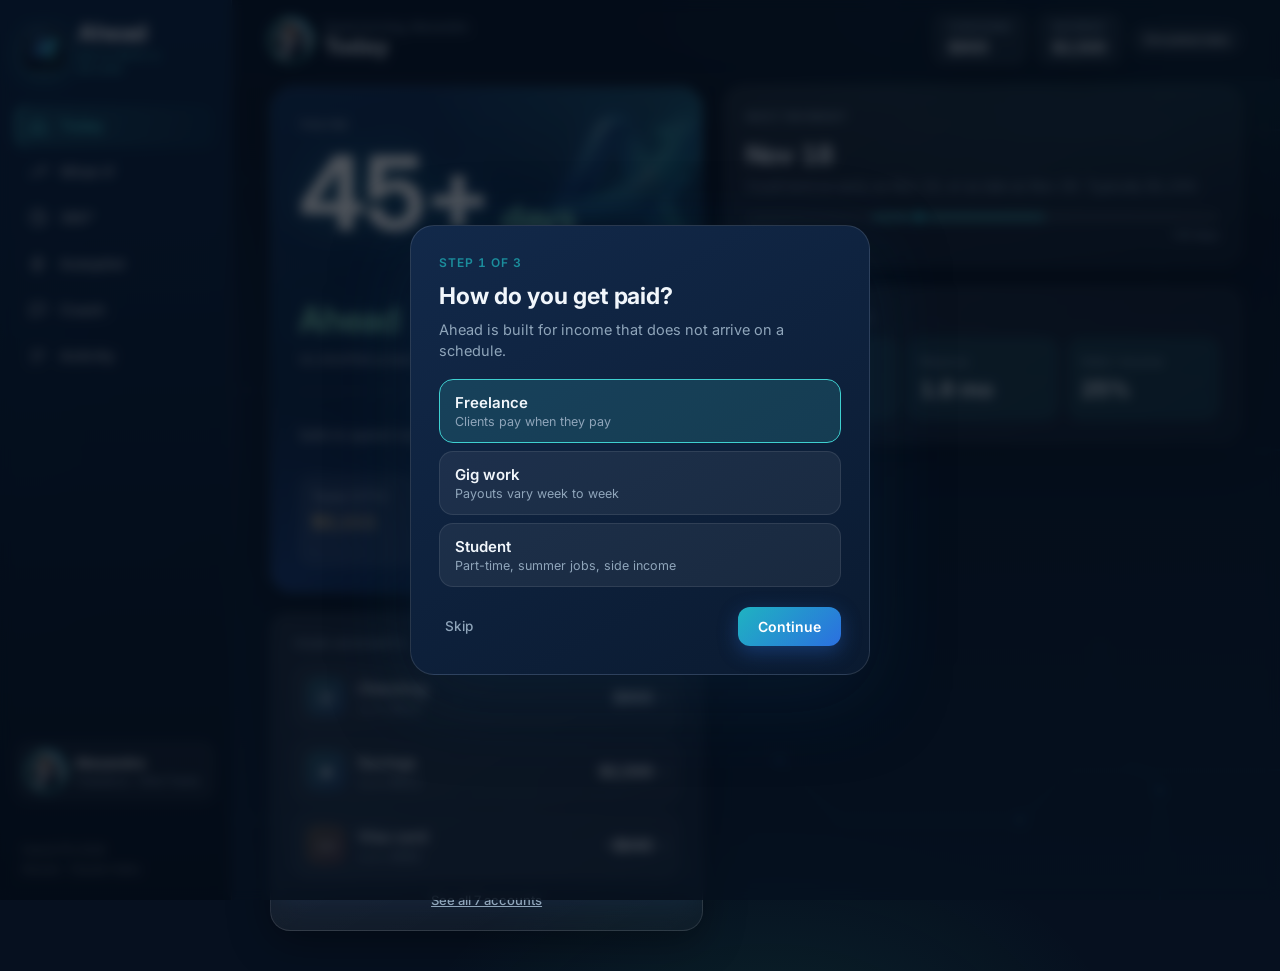
==== commit bd470142: "Nessie to the max: merchants, P2P transfer, endpoint badge, merchant spending view Co-Authored-By: C" ====
--- a/index.html
+++ b/index.html
@@ -33,7 +33,7 @@
       <div class="accounts">
         <button class="acct" data-acct="checking"><span>Checking</span><b id="acctCh">$0</b></button>
         <button class="acct" data-acct="savings"><span>Savings</span><b id="acctSv">$0</b></button>
-        <span id="mode" class="pill"></span>
+        <button id="mode" class="pill" type="button"></button>
       </div>
     </header>
 
@@ -113,6 +113,7 @@
             </section>
             <section class="card">
               <p class="label">Try it: simulate a payment</p>
+              <div class="chips" id="payVia"><button type="button" data-via="deposit" class="on">Bank deposit</button><button type="button" data-via="p2p">P2P transfer</button></div>
               <div class="amts" id="amts">
                 <button type="button" data-a="800">$800</button><button type="button" data-a="1500" class="on">$1,500</button><button type="button" data-a="2400">$2,400</button>
               </div>
@@ -142,6 +143,7 @@
 
       <!-- Activity -->
       <section class="screen" id="screen-activity">
+        <section class="card"><p class="label">Where your money goes · last 60 days</p><div class="merch" id="merch"></div></section>
         <section class="card"><p class="label">Activity</p><ul class="activity" id="activity"></ul></section>
       </section>
     </main>
--- a/style.css
+++ b/style.css
@@ -287,3 +287,70 @@
 @keyframes avPop{from{opacity:0;transform:scale(.6)}to{opacity:1;transform:none}}
 @keyframes spOut{to{opacity:0;visibility:hidden}}
 @media (prefers-reduced-motion:reduce){.splash{animation:spOut .3s ease .6s forwards!important}.sp-logo img{animation:none;opacity:1}.sp-welcome{display:none}}
+
+/* ===== Ahead for Banks (console) ===== */
+.bk-wrap{position:relative;z-index:1;max-width:1440px;margin:0 auto;padding:22px clamp(16px,3vw,36px) 40px}
+.bk-top{display:flex;justify-content:space-between;align-items:center;gap:16px;flex-wrap:wrap;margin-bottom:18px}
+.bk-for{font-weight:500;color:var(--acc)}
+.bk-sync{display:flex;align-items:center;gap:9px;padding:8px 14px;border-radius:99px;background:rgba(255,255,255,.06);border:1px solid var(--line);font-size:12.5px;color:var(--mute)}
+.pulse{width:9px;height:9px;border-radius:50%;background:var(--mute)}
+.pulse.on{background:var(--green);box-shadow:0 0 0 0 rgba(47,207,148,.6);animation:ping 1.6s infinite}
+.pulse.off{background:var(--amber)}
+@keyframes ping{0%{box-shadow:0 0 0 0 rgba(47,207,148,.55)}100%{box-shadow:0 0 0 10px rgba(47,207,148,0)}}
+.bk-kpis{display:grid;grid-template-columns:repeat(4,1fr);gap:14px;margin-bottom:18px}
+.bk-kpi b{display:block;margin-top:6px;font-size:30px;font-weight:700;color:var(--head);letter-spacing:-.02em}
+.bk-kpi small{color:var(--mute);font-size:12.5px}
+.bk-kpi.win{border-color:rgba(47,207,148,.35)}.bk-kpi.win b{color:var(--green)}
+.bk-grid{display:grid;grid-template-columns:minmax(0,1fr) 340px;gap:18px;align-items:start}
+.bk-main,.bk-side{display:grid;grid-template-columns:minmax(0,1fr);gap:18px;min-width:0}
+.bk-who{display:flex;align-items:center;gap:12px}
+.bk-who img{width:48px;height:48px;border-radius:50%;object-fit:cover;object-position:50% 18%;box-shadow:0 0 0 2px var(--acc)}
+.bk-who b{display:block;font-size:17px;color:var(--head)}.bk-who small{color:var(--mute);font-size:12.5px}
+.live{margin-left:auto;display:inline-flex;align-items:center;gap:7px;padding:5px 11px;border-radius:99px;font-size:11px;font-weight:700;letter-spacing:.08em;color:var(--acc);background:rgba(63,208,208,.12);border:1px solid rgba(63,208,208,.3)}
+.live i{width:7px;height:7px;border-radius:50%;background:var(--acc);animation:blink 1.2s infinite}
+.live.sm{margin-left:8px;padding:2px 7px;font-size:9.5px}
+.bk-vs{display:grid;grid-template-columns:auto 1fr;gap:28px;align-items:end;margin:18px 0 8px}
+.bk-big{margin:4px 0 0;font-size:clamp(40px,5vw,64px);font-weight:700;letter-spacing:-.03em;line-height:1;color:#fff}
+.bk-line{margin:4px 0 14px;font-size:15px;color:var(--ink);max-width:70ch}
+.bk-act{display:flex;flex-direction:column;gap:4px;padding:14px 16px;border-radius:14px;background:rgba(255,255,255,.05);border:1px solid var(--line);margin-bottom:10px}
+.bk-act b{font-size:16px;color:var(--head)}
+.bk-spot{transition:border-color .4s,box-shadow .4s}
+.bk-spot.risk{border-color:rgba(255,92,77,.55);box-shadow:var(--shadow),0 0 0 4px rgba(255,92,77,.12),0 0 60px rgba(255,92,77,.15)}
+.bk-spot.risk .bk-big{color:var(--red);text-shadow:0 0 40px rgba(255,92,77,.35)}
+.bk-spot.saved{border-color:rgba(47,207,148,.55);box-shadow:var(--shadow),0 0 0 4px rgba(47,207,148,.12),0 0 60px rgba(47,207,148,.18)}
+.bk-spot.saved .bk-big{color:var(--green);text-shadow:0 0 40px rgba(47,207,148,.35);animation:pop .5s cubic-bezier(.2,1.4,.4,1)}
+.wait{display:inline-flex;gap:3px;margin-right:6px;vertical-align:middle}.wait i{width:5px;height:5px;border-radius:50%;background:var(--acc);animation:blink 1s infinite}.wait i:nth-child(2){animation-delay:.15s}.wait i:nth-child(3){animation-delay:.3s}
+.chip{display:inline-block;margin:0;padding:4px 10px;border-radius:99px;font-size:12px;font-weight:600;white-space:nowrap;background:rgba(255,255,255,.07);color:var(--ink);border:1px solid var(--line)}
+.chip.ok{color:#b8c7d6}.chip.mid{color:#d9c38a}.chip.bad{color:#f2a93b;border-color:rgba(242,169,59,.35);background:rgba(242,169,59,.08)}
+.chip.v-ok{color:var(--acc);border-color:rgba(63,208,208,.3)}.chip.v-watch{color:#d9c38a}
+.chip.v-risk{color:#ff8a7e;border-color:rgba(255,92,77,.4);background:rgba(255,92,77,.1)}
+.chip.v-saved{color:var(--green);border-color:rgba(47,207,148,.4);background:rgba(47,207,148,.1)}
+.bk-tablewrap{overflow-x:auto;margin-top:10px}
+.bk-table{width:100%;border-collapse:collapse;font-size:13.5px;min-width:760px}
+.bk-table th{text-align:left;font-size:11px;font-weight:600;letter-spacing:.08em;text-transform:uppercase;color:var(--mute);padding:8px 10px;border-bottom:1px solid var(--line)}
+.bk-table td{padding:12px 10px;border-bottom:1px solid var(--line);vertical-align:top;color:var(--ink)}
+.bk-table td b{color:var(--head)}.bk-table td small{display:block;margin-top:2px;font-size:12px;color:var(--mute)}
+.bk-table td.num{text-align:right;font-weight:600;white-space:nowrap}
+.bk-table tr.saved td.num{color:var(--green)}
+.bk-table tr.is-live td{background:rgba(63,208,208,.06)}
+.bk-table tr.is-live td:first-child{box-shadow:inset 3px 0 0 var(--acc)}
+.bk-log{list-style:none;margin:10px 0 0;padding:0;font-size:12.5px;max-height:420px;overflow:auto}
+.bk-log li{display:flex;gap:9px;align-items:flex-start;padding:8px 0;border-top:1px solid var(--line);animation:rise .25s ease-out}
+.bk-log li:first-child{border-top:0}
+.bk-log .m{flex:none;width:52px;text-align:center;padding:2px 0;border-radius:6px;font:700 10.5px ui-monospace,Menlo,monospace;background:rgba(255,255,255,.08);color:var(--ink)}
+.bk-log .m.post{background:rgba(63,208,208,.16);color:var(--acc)}.bk-log .m.delete{background:rgba(242,169,59,.14);color:var(--amber)}
+.bk-log .p{flex:1;min-width:0;font:12px ui-monospace,Menlo,monospace;color:var(--ink);word-break:break-all}
+.bk-log .p small{display:block;font-family:Inter,system-ui;font-size:12px;color:var(--mute);margin-top:2px}
+.bk-log .s{flex:none;font:700 11px ui-monospace,Menlo,monospace}.bk-log .s.ok{color:var(--green)}.bk-log .s.err{color:var(--amber)}
+@media (max-width:1100px){.bk-grid{grid-template-columns:minmax(0,1fr)}.bk-kpis{grid-template-columns:repeat(2,1fr)}}
+@media (max-width:560px){.bk-vs{grid-template-columns:1fr;gap:10px}}
+
+.pill{cursor:pointer;font:500 12px Inter,system-ui}.pill:hover{background:rgba(255,255,255,.12)}
+.sheet code{font:12.5px ui-monospace,Menlo,monospace;color:var(--ink)}.sheet code b{color:var(--acc);margin-right:4px}
+.merch{display:grid;gap:12px;margin-top:12px}
+.mrow{display:grid;grid-template-columns:minmax(120px,1.1fr) 2fr auto;gap:12px;align-items:center;font-size:14px}
+.mrow b{display:block;color:var(--head);font-size:14px}.mrow small{color:var(--mute);font-size:12px}
+.mbar{height:8px;border-radius:99px;background:rgba(255,255,255,.08);overflow:hidden}.mbar i{display:block;height:100%;border-radius:99px;background:linear-gradient(90deg,#1fb3c1,#2b6fe0)}
+.mamt{font-weight:600;color:var(--head);min-width:56px;text-align:right}
+@media (max-width:480px){.mrow{grid-template-columns:1fr auto}.mbar{grid-column:1/-1;order:3}}
+#payVia{margin:14px 0 0}#payVia + .amts{margin-top:10px}
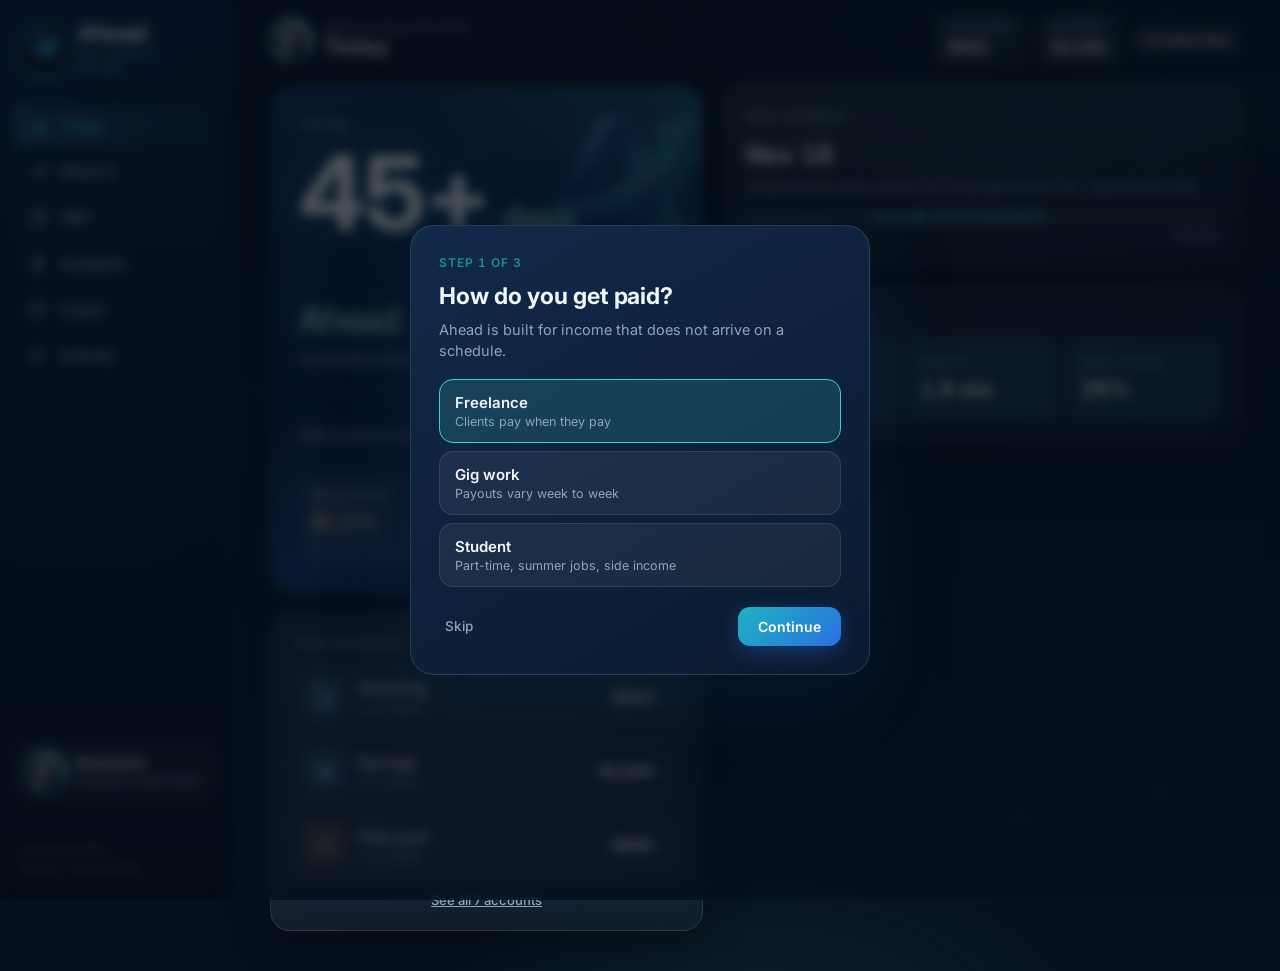
==== commit 78b5c2b0: "PWA (manifest, service worker, PNG icons, iOS meta) + clean demo reset (bank markers) + one demo pay" ====
--- a/index.html
+++ b/index.html
@@ -4,11 +4,17 @@
 <meta charset="utf-8"><meta name="viewport" content="width=device-width,initial-scale=1,viewport-fit=cover">
 <title>Ahead — safe to spend</title>
 <meta name="description" content="Ahead turns an irregular income into one number you can safely spend today, and acts days before an overdraft.">
+<!-- ahead build: repo renamed to ahead-hackutd -->
 <meta name="theme-color" content="#06101f">
 <link rel="preconnect" href="https://fonts.googleapis.com">
 <link href="https://fonts.googleapis.com/css2?family=Inter:wght@400;500;600;700&display=swap" rel="stylesheet">
 <link rel="icon" href="assets/logo-192.jpg">
-<link rel="apple-touch-icon" href="assets/apple-touch-icon.jpg">
+<link rel="apple-touch-icon" href="assets/apple-touch-icon.png">
+<link rel="manifest" href="manifest.webmanifest">
+<meta name="apple-mobile-web-app-capable" content="yes">
+<meta name="mobile-web-app-capable" content="yes">
+<meta name="apple-mobile-web-app-title" content="Ahead">
+<meta name="apple-mobile-web-app-status-bar-style" content="black">
 <link rel="stylesheet" href="style.css">
 </head>
 <body>
@@ -171,5 +177,6 @@
 
 <script src="engine.js"></script>
 <script src="app.js"></script>
+<script>if ('serviceWorker' in navigator && location.protocol === 'https:') navigator.serviceWorker.register('/sw.js').catch(() => {});</script>
 </body>
 </html>
--- a/style.css
+++ b/style.css
@@ -354,3 +354,5 @@
 .mamt{font-weight:600;color:var(--head);min-width:56px;text-align:right}
 @media (max-width:480px){.mrow{grid-template-columns:1fr auto}.mbar{grid-column:1/-1;order:3}}
 #payVia{margin:14px 0 0}#payVia + .amts{margin-top:10px}
+.msg .act{display:block;margin-top:10px;border:0;border-radius:12px;padding:10px 16px;font:600 14px Inter,system-ui;color:#fff;cursor:pointer;background:linear-gradient(135deg,#1fb3c1,#2b6fe0);box-shadow:0 6px 18px rgba(43,111,224,.3)}
+.msg .act:disabled{cursor:default}.msg .act.ok{background:rgba(47,207,148,.18);color:var(--green);box-shadow:none}
